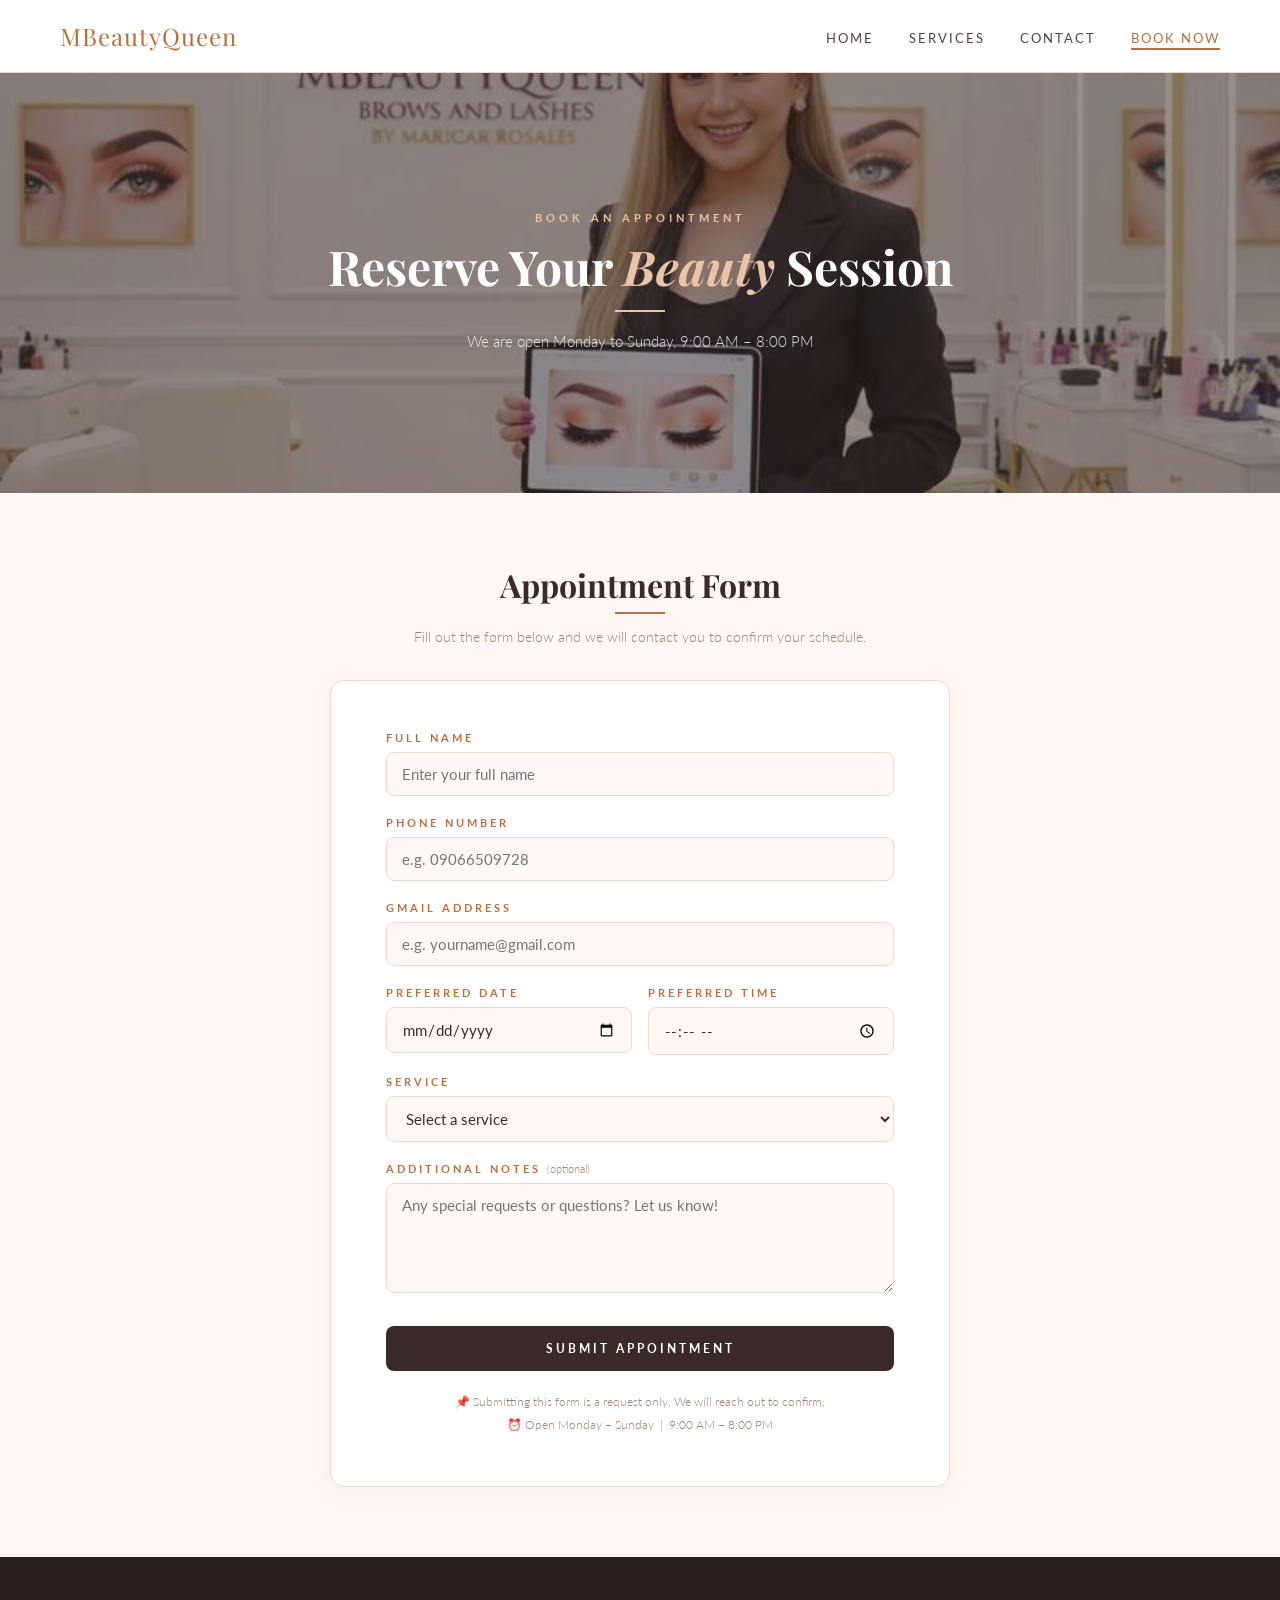
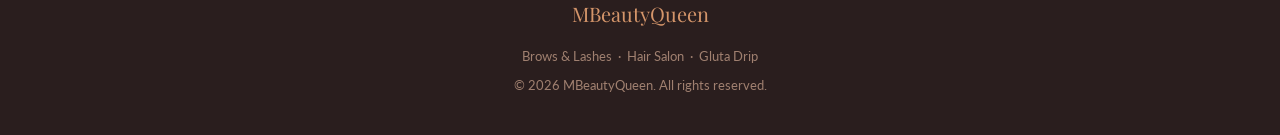
==== booking.html @ a67850bd "Add files via upload" ====
<!DOCTYPE html>
<html lang="en">
<head>
    <meta charset="UTF-8">
    <meta name="viewport" content="width=device-width, initial-scale=1.0">
    <title>Book an Appointment - MBeautyQueen</title>

    <link href="https://fonts.googleapis.com/css2?family=Playfair+Display:ital,wght@0,400;0,700;1,400&family=Lato:wght@300;400;700&display=swap" rel="stylesheet"/>
    <link rel="stylesheet" href="booking.css">
    <style>

    </style>
</head>
<body>


    <!-- navigation -->
    <nav>
        <a href="index.html" class="logo">MBeautyQueen</a>

        <button class="hamburger" onclick="toggleMenu()">
            <span></span>
            <span></span>
            <span></span>
        </button>

        <ul id="nav-menu">
            <li><a href="index.html">Home</a></li>
            <li><a href="sampleservice.html">Services</a></li>
            <li><a href="contact.html">Contact</a></li>
            <li><a href="booking.html" class="active">Book Now</a></li>
        </ul>
    </nav>


    <!-- hero — full width background photo -->
    <div class="hero" id="hero">
        <!-- palitan ng sariling photo -->
        <img src="images/homePhoto.png" alt="MBeautyQueen"
             onerror="document.getElementById('hero').classList.add('no-image'); this.style.display='none';" />
        <div class="hero-overlay"></div>
        <div class="hero-text">
            <span class="eyebrow">Book an Appointment</span>
            <h1>Reserve Your <span>Beauty</span> Session</h1>
            <div class="divider"></div>
            <p>We are open Monday to Sunday, 9:00 AM – 8:00 PM</p>
        </div>
    </div>


    <!-- booking form, nakasentro sa gitna -->
    <div class="booking-section">

        <h2>Appointment Form</h2>
        <div class="divider-center"></div>
        <p class="sub">Fill out the form below and we will contact you to confirm your schedule.</p>

        <div class="form-card">
            <form id="bookingForm">

                <!-- full name -->
                <div class="form-group">
                    <label for="name">Full Name</label>
                    <input type="text" id="name" placeholder="Enter your full name" />
                    <span class="error-msg" id="nameError">❌ Please enter a valid name. Numbers are not allowed.</span>
                </div>

                <!-- phone -->
                <div class="form-group">
                    <label for="phone">Phone Number</label>
                    <input type="tel" id="phone" placeholder="e.g. 09066509728" maxlength="11" />
                    <span class="error-msg" id="phoneError">❌ Please enter a valid 11-digit phone number.</span>
                </div>

                <!-- gmail -->
                <div class="form-group">
                    <label for="email">Gmail Address</label>
                    <input type="text" id="email" placeholder="e.g. yourname@gmail.com" />
                    <span class="error-msg" id="emailError">❌ Please enter a valid Gmail address (e.g. yourname@gmail.com).</span>
                </div>

                <!-- date at time, side by side -->
                <div class="form-row">
                    <div class="form-group">
                        <label for="date">Preferred Date</label>
                        <input type="date" id="date" />
                        <span class="error-msg" id="dateError">❌ Please select today or a future date.</span>
                    </div>
                    <div class="form-group">
                        <label for="time">Preferred Time</label>
                        <input type="time" id="time" />
                        <span class="error-msg" id="timeError">❌ We are open 9:00 AM – 8:00 PM only. Past times are not allowed.</span>
                    </div>
                </div>

                <!-- service -->
                <div class="form-group">
                    <label for="service">Service</label>
                    <select id="service">
                        <option value="" disabled selected>Select a service</option>
                        <option value="Brows">Brows</option>
                        <option value="Lashes">Lashes</option>
                        <option value="Nails">Nails</option>
                        <option value="Hair Salon">Hair Salon</option>
                        <option value="Gluta Drip">Gluta Drip</option>
                    </select>
                    <span class="error-msg" id="serviceError">❌ Please select a service.</span>
                </div>

                <!-- notes, optional -->
                <div class="form-group">
                    <label for="notes">
                        Additional Notes
                        <span style="font-size:11px; color:#a08070; text-transform:none; letter-spacing:0; font-weight:300;"> (optional)</span>
                    </label>
                    <textarea id="notes" placeholder="Any special requests or questions? Let us know!"></textarea>
                </div>

                <button type="button" class="btn-submit" onclick="submitForm()">Submit Appointment</button>

            </form>

            <!-- lalabas kapag tama ang lahat ng fields -->
            <div class="success-msg" id="successMsg">
                <strong>Thank you! 🌸</strong>
                Your appointment request has been received.<br>
                We will contact you at your phone number to confirm your schedule.
            </div>

            <p class="form-note">
                📌 Submitting this form is a request only. We will reach out to confirm.<br>
                ⏰ Open Monday – Sunday &nbsp;|&nbsp; 9:00 AM – 8:00 PM
            </p>
        </div>
    </div>


    <!-- footer -->
    <footer>
        <span class="footer-logo">MBeautyQueen</span>
        <p>Brows &amp; Lashes &nbsp;·&nbsp; Hair Salon &nbsp;·&nbsp; Gluta Drip</p>
        <p>&copy; 2026 MBeautyQueen. All rights reserved.</p>
    </footer>


    <script>

        // hamburger toggle
        function toggleMenu() {
            var menu = document.getElementById('nav-menu');
            menu.classList.toggle('open');
        }

        // set today as minimum date
        var dateInput = document.getElementById('date');
        var today = new Date();
        var yyyy = today.getFullYear();
        var mm = String(today.getMonth() + 1).padStart(2, '0');
        var dd = String(today.getDate()).padStart(2, '0');
        var todayStr = yyyy + '-' + mm + '-' + dd;
        dateInput.setAttribute('min', todayStr);

        // letters only sa name
        document.getElementById('name').addEventListener('keypress', function(e) {
            var char = String.fromCharCode(e.keyCode || e.which);
            if (!/[a-zA-Z\s\-]/.test(char)) {
                e.preventDefault();
            }
        });

        // numbers only sa phone
        document.getElementById('phone').addEventListener('keypress', function(e) {
            var char = String.fromCharCode(e.keyCode || e.which);
            if (!/[0-9]/.test(char)) {
                e.preventDefault();
            }
        });

        // show error
        function showError(fieldId, errorId) {
            document.getElementById(fieldId).classList.add('error');
            document.getElementById(errorId).classList.add('show');
        }

        // clear error
        function clearError(fieldId, errorId) {
            document.getElementById(fieldId).classList.remove('error');
            document.getElementById(errorId).classList.remove('show');
        }

        // validate and submit
        function submitForm() {
            var isValid = true;

            // name: hindi pwede blank o may number
            var name = document.getElementById('name').value.trim();
            if (name === '' || /[0-9]/.test(name)) {
                showError('name', 'nameError');
                isValid = false;
            } else {
                clearError('name', 'nameError');
            }

            // phone: 11 digits exactly
            var phone = document.getElementById('phone').value.trim();
            if (!/^[0-9]{11}$/.test(phone)) {
                showError('phone', 'phoneError');
                isValid = false;
            } else {
                clearError('phone', 'phoneError');
            }

            // email: must be @gmail.com
            var email = document.getElementById('email').value.trim();
            if (!email.includes('@') || !email.endsWith('@gmail.com')) {
                showError('email', 'emailError');
                isValid = false;
            } else {
                clearError('email', 'emailError');
            }

            // date: hindi pwede past
            var selectedDate = document.getElementById('date').value;
            if (selectedDate === '' || selectedDate < todayStr) {
                showError('date', 'dateError');
                isValid = false;
            } else {
                clearError('date', 'dateError');
            }

            // time: 9am-8pm, at kung today hindi pwede past time
            var selectedTime = document.getElementById('time').value;
            var isTimeValid = true;

            if (selectedTime === '') {
                isTimeValid = false;
            } else {
                var hour = parseInt(selectedTime.split(':')[0]);
                var minute = parseInt(selectedTime.split(':')[1]);

                if (hour < 9 || hour >= 20) {
                    isTimeValid = false;
                }

                // kung today, hindi pwede yung nakaraang oras
                if (selectedDate === todayStr) {
                    var now = new Date();
                    var currentHour = now.getHours();
                    var currentMinute = now.getMinutes();
                    if (hour < currentHour || (hour === currentHour && minute <= currentMinute)) {
                        isTimeValid = false;
                    }
                }
            }

            if (!isTimeValid) {
                showError('time', 'timeError');
                isValid = false;
            } else {
                clearError('time', 'timeError');
            }

            // service: must pick one
            var service = document.getElementById('service').value;
            if (service === '') {
                showError('service', 'serviceError');
                isValid = false;
            } else {
                clearError('service', 'serviceError');
            }

            // kung lahat okay, ipakita ang success message
            if (isValid) {
                document.getElementById('bookingForm').style.display = 'none';
                document.getElementById('successMsg').style.display = 'block';
            }
        }

    </script>


</body>
</html>
---- booking.css ----
* {
            margin: 0;
            padding: 0;
            box-sizing: border-box;
        }

        body {
            font-family: 'Lato', sans-serif;
            background-color: #fff8f5;
            color: #3a2a2a;
        }

        /* sticky nav */
        nav {
            background-color: #fff;
            padding: 20px 60px;
            display: flex;
            justify-content: space-between;
            align-items: center;
            border-bottom: 1px solid #f0d9cc;
            position: sticky;
            top: 0;
            z-index: 100;
        }

        .logo {
            font-family: 'Playfair Display', serif;
            font-size: 24px;
            color: #b97040;
            text-decoration: none;
            letter-spacing: 1px;
        }

        nav ul {
            list-style: none;
            display: flex;
            gap: 35px;
        }

        nav ul li a {
            text-decoration: none;
            color: #5a3e3e;
            font-size: 13px;
            letter-spacing: 2px;
            text-transform: uppercase;
            position: relative;
            padding-bottom: 4px;
        }

        nav ul li a::after {
            content: '';
            position: absolute;
            bottom: 0; left: 0;
            width: 0;
            height: 2px;
            background-color: #b97040;
            transition: width 0.3s ease;
        }

        nav ul li a:hover { color: #b97040; }
        nav ul li a:hover::after { width: 100%; }
        nav ul li a.active { color: #b97040; }
        nav ul li a.active::after { width: 100%; }

        /* hamburger para sa phone */
        .hamburger {
            display: none;
            flex-direction: column;
            gap: 5px;
            cursor: pointer;
            background: none;
            border: none;
            padding: 4px;
        }

        .hamburger span {
            display: block;
            width: 24px;
            height: 2px;
            background-color: #b97040;
        }


        /* ===== HERO — full width, photo as background ===== */
        .hero {
            position: relative;
            height: 420px;
            display: flex;
            align-items: center;
            justify-content: center;
            text-align: center;
            overflow: hidden;
        }

        /* yung photo, nakalagay sa likod */
        .hero img {
            position: absolute;
            top: 0; left: 0;
            width: 100%;
            height: 100%;
            object-fit: cover;
            object-position: center;
        }

        /* madilim na overlay para mabasa yung text */
        .hero-overlay {
            position: absolute;
            top: 0; left: 0;
            width: 100%;
            height: 100%;
            background-color: rgba(58, 42, 42, 0.52);
        }

        /* yung text sa gitna ng hero */
        .hero-text {
            position: relative;
            z-index: 2;
            color: #fff;
            padding: 20px;
        }

        .hero-text .eyebrow {
            display: block;
            font-size: 11px;
            letter-spacing: 4px;
            text-transform: uppercase;
            color: #e8c4aa;
            font-weight: 700;
            margin-bottom: 14px;
        }

        .hero-text h1 {
            font-family: 'Playfair Display', serif;
            font-size: 48px;
            color: #fff;
            line-height: 1.2;
            margin-bottom: 14px;
        }

        .hero-text h1 span {
            color: #e8c4aa;
            font-style: italic;
        }

        .hero-text .divider {
            width: 50px;
            height: 2px;
            background-color: #e8c4aa;
            margin: 0 auto 16px auto;
        }

        .hero-text p {
            font-size: 15px;
            color: rgba(255,255,255,0.85);
            font-weight: 300;
            max-width: 480px;
            margin: 0 auto;
            line-height: 1.8;
        }

        /* kapag walang naka-load na larawan, fallback background */
        .hero.no-image {
            background-color: #fce8dc;
        }

        .hero.no-image .hero-overlay {
            background-color: rgba(185, 112, 64, 0.15);
        }

        .hero.no-image .hero-text h1,
        .hero.no-image .hero-text p,
        .hero.no-image .hero-text .eyebrow {
            color: #3a2a2a;
        }

        .hero.no-image .hero-text p {
            color: #6b4c4c;
        }


        /* ===== FORM SECTION — nakasentro sa gitna ===== */
        .booking-section {
            padding: 70px 20px;
            display: flex;
            flex-direction: column;
            align-items: center;
        }

        /* heading sa itaas ng form */
        .booking-section h2 {
            font-family: 'Playfair Display', serif;
            font-size: 32px;
            color: #3a2a2a;
            text-align: center;
            margin-bottom: 6px;
        }

        .booking-section .sub {
            font-size: 14px;
            color: #a08070;
            font-weight: 300;
            text-align: center;
            margin-bottom: 35px;
        }

        .divider-center {
            width: 50px;
            height: 2px;
            background-color: #b97040;
            margin: 0 auto 14px auto;
        }

        /* yung form card, nakasentro at may max width */
        .form-card {
            background-color: #fff;
            border: 1px solid #f0d9cc;
            border-radius: 14px;
            padding: 50px 55px;
            width: 100%;
            max-width: 620px;
            box-shadow: 0 4px 24px rgba(185, 112, 64, 0.07);
        }

        .form-group {
            margin-bottom: 20px;
        }

        .form-group label {
            display: block;
            font-size: 11px;
            letter-spacing: 3px;
            text-transform: uppercase;
            color: #b97040;
            font-weight: 700;
            margin-bottom: 8px;
        }

        /* lahat ng input, select, textarea */
        .form-group input,
        .form-group select,
        .form-group textarea {
            width: 100%;
            padding: 12px 15px;
            font-family: 'Lato', sans-serif;
            font-size: 15px;
            color: #3a2a2a;
            background-color: #fff8f5;
            border: 1px solid #f0d9cc;
            border-radius: 8px;
            outline: none;
            transition: border-color 0.3s;
        }

        .form-group input:focus,
        .form-group select:focus,
        .form-group textarea:focus {
            border-color: #b97040;
            background-color: #fff;
        }

        /* red border kapag may error */
        .form-group input.error,
        .form-group select.error,
        .form-group textarea.error {
            border-color: #c0392b;
        }

        .form-group textarea {
            height: 110px;
            resize: vertical;
        }

        /* error message sa ilalim ng input */
        .error-msg {
            display: none;
            color: #c0392b;
            font-size: 12px;
            margin-top: 5px;
        }

        .error-msg.show {
            display: block;
        }

        /* date at time side by side */
        .form-row {
            display: flex;
            gap: 16px;
        }

        .form-row .form-group {
            flex: 1;
        }

        /* submit button, full width */
        .btn-submit {
            background-color: #3a2a2a;
            color: #fff;
            padding: 15px 40px;
            font-family: 'Lato', sans-serif;
            font-size: 12px;
            letter-spacing: 3px;
            text-transform: uppercase;
            font-weight: 700;
            border: none;
            border-radius: 8px;
            cursor: pointer;
            transition: background-color 0.3s;
            margin-top: 10px;
            width: 100%;
        }

        .btn-submit:hover {
            background-color: #b97040;
        }

        /* success message */
        .success-msg {
            display: none;
            background-color: #f5ece0;
            border: 1px solid #b97040;
            border-radius: 10px;
            padding: 30px 24px;
            color: #6b4c4c;
            font-size: 15px;
            line-height: 1.9;
            text-align: center;
        }

        .success-msg strong {
            display: block;
            font-family: 'Playfair Display', serif;
            font-size: 22px;
            color: #b97040;
            margin-bottom: 8px;
        }

        /* note sa ilalim */
        .form-note {
            margin-top: 20px;
            font-size: 12px;
            color: #a08070;
            font-weight: 300;
            line-height: 1.9;
            text-align: center;
        }


        /* footer */
        footer {
            background-color: #2a1e1e;
            color: #a08070;
            text-align: center;
            padding: 35px 20px;
            font-size: 13px;
            line-height: 2.2;
        }

        footer .footer-logo {
            font-family: 'Playfair Display', serif;
            font-size: 20px;
            color: #d4956a;
            display: block;
            margin-bottom: 6px;
        }


        /* tablet */
        @media (max-width: 1024px) {

            nav { padding: 18px 30px; }
            nav ul { gap: 20px; }

            .hero { height: 350px; }
            .hero-text h1 { font-size: 38px; }

            .booking-section { padding: 50px 20px; }
            .form-card { padding: 35px 30px; }
        }


        /* phone */
        @media (max-width: 600px) {

            nav { padding: 16px 20px; }

            nav ul {
                display: none;
                flex-direction: column;
                gap: 0;
                position: absolute;
                top: 65px;
                left: 0; right: 0;
                background-color: #fff;
                border-bottom: 1px solid #f0d9cc;
                padding: 10px 0;
            }

            nav ul.open { display: flex; }

            nav ul li a {
                display: block;
                padding: 12px 24px;
                font-size: 12px;
            }

            .hamburger { display: flex; }

            .hero { height: 300px; }
            .hero-text h1 { font-size: 28px; }
            .hero-text p { font-size: 13px; }

            .booking-section { padding: 40px 16px; }
            .form-card { padding: 25px 20px; }

            /* date at time, mag-iisa na sa phone */
            .form-row { flex-direction: column; gap: 0; }
        }
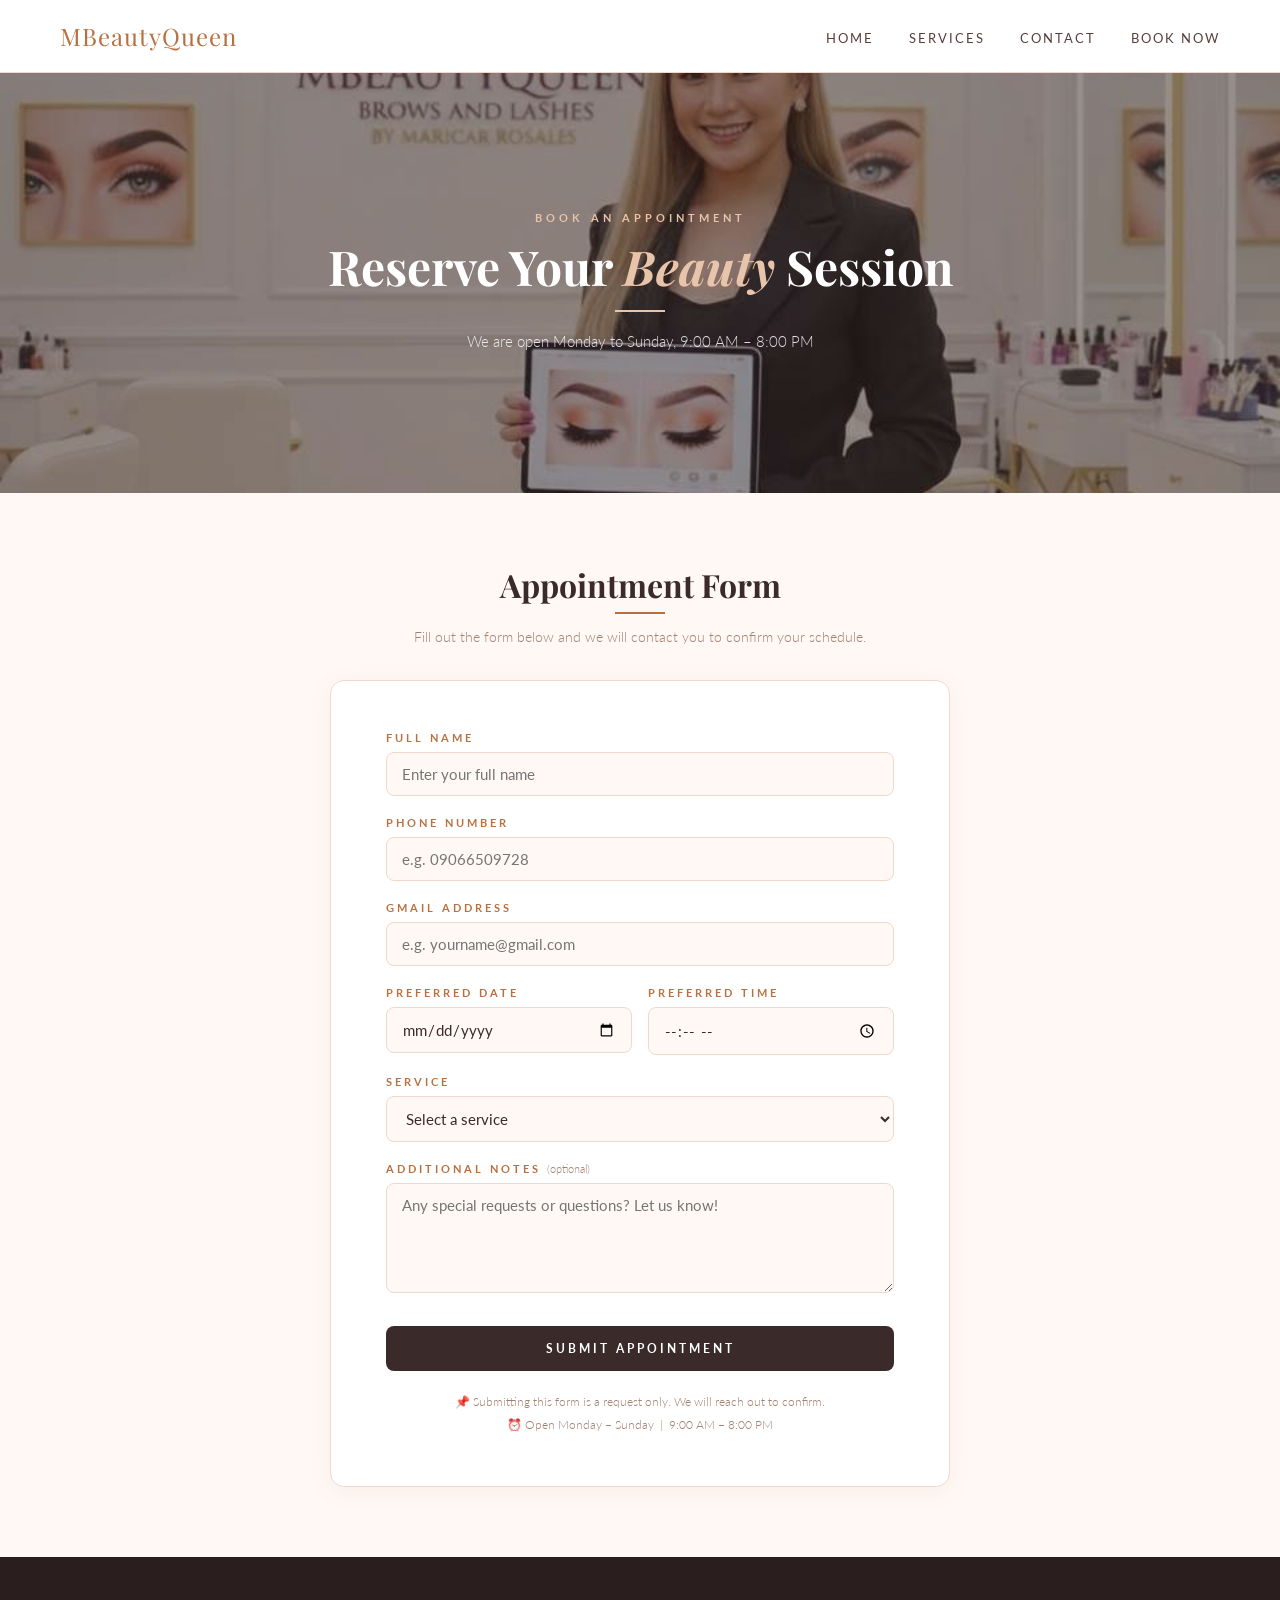
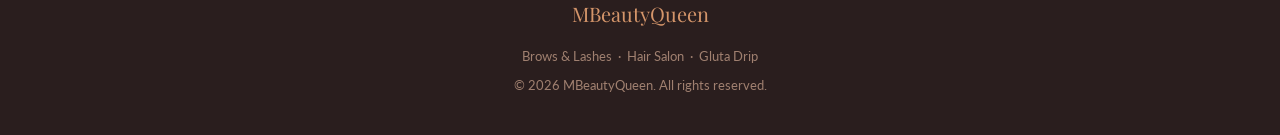
==== commit 88d97304: "Update booking.html" ====
--- a/booking.html
+++ b/booking.html
@@ -19,6 +19,7 @@
         <a href="index.html" class="logo">MBeautyQueen</a>
 
         <button class="hamburger" onclick="toggleMenu()">
+            <span></span>
             <span></span>
             <span></span>
             <span></span>
@@ -280,4 +281,4 @@
 
 
 </body>
-</html>+</html>
--- a/booking.css
+++ b/booking.css
@@ -11,57 +11,55 @@
             color: #3a2a2a;
         }
 
-        /* sticky nav */
-        nav {
-            background-color: #fff;
-            padding: 20px 60px;
-            display: flex;
-            justify-content: space-between;
-            align-items: center;
-            border-bottom: 1px solid #f0d9cc;
-            position: sticky;
-            top: 0;
-            z-index: 100;
-        }
-
-        .logo {
-            font-family: 'Playfair Display', serif;
-            font-size: 24px;
-            color: #b97040;
-            text-decoration: none;
-            letter-spacing: 1px;
-        }
-
-        nav ul {
-            list-style: none;
-            display: flex;
-            gap: 35px;
-        }
-
-        nav ul li a {
-            text-decoration: none;
-            color: #5a3e3e;
-            font-size: 13px;
-            letter-spacing: 2px;
-            text-transform: uppercase;
-            position: relative;
-            padding-bottom: 4px;
-        }
-
-        nav ul li a::after {
-            content: '';
-            position: absolute;
-            bottom: 0; left: 0;
-            width: 0;
-            height: 2px;
-            background-color: #b97040;
-            transition: width 0.3s ease;
-        }
-
-        nav ul li a:hover { color: #b97040; }
-        nav ul li a:hover::after { width: 100%; }
-        nav ul li a.active { color: #b97040; }
-        nav ul li a.active::after { width: 100%; }
+       nav {
+      background-color: #fff;
+      padding: 20px 60px;
+      display: flex;
+      justify-content: space-between;
+      align-items: center;
+      border-bottom: 1px solid #f0d9cc;
+      position: sticky;
+      top: 0;
+      z-index: 100;
+    }
+
+    .logo {
+      font-family: 'Playfair Display', serif;
+      font-size: 24px;
+      color: #b97040;
+      text-decoration: none;
+      letter-spacing: 1px;
+    }
+
+    nav ul {
+      list-style: none;
+      display: flex;
+      gap: 35px;
+    }
+
+    nav ul li a {
+      text-decoration: none;
+      color: #5a3e3e;
+      font-size: 13px;
+      letter-spacing: 2px;
+      text-transform: uppercase;
+      font-weight: 400;
+      position: relative;
+      padding-bottom: 4px;
+    }
+
+    nav ul li a::after {
+      content: '';
+      position: absolute;
+      bottom: 0; left: 0;
+      width: 0;
+      height: 2px;
+      background-color: #b97040;
+      transition: width 0.3s ease;
+    }
+
+    nav ul li a:hover { color: #b97040; }
+    nav ul li a:hover::after { width: 100%; }
 
         /* hamburger para sa phone */
         .hamburger {
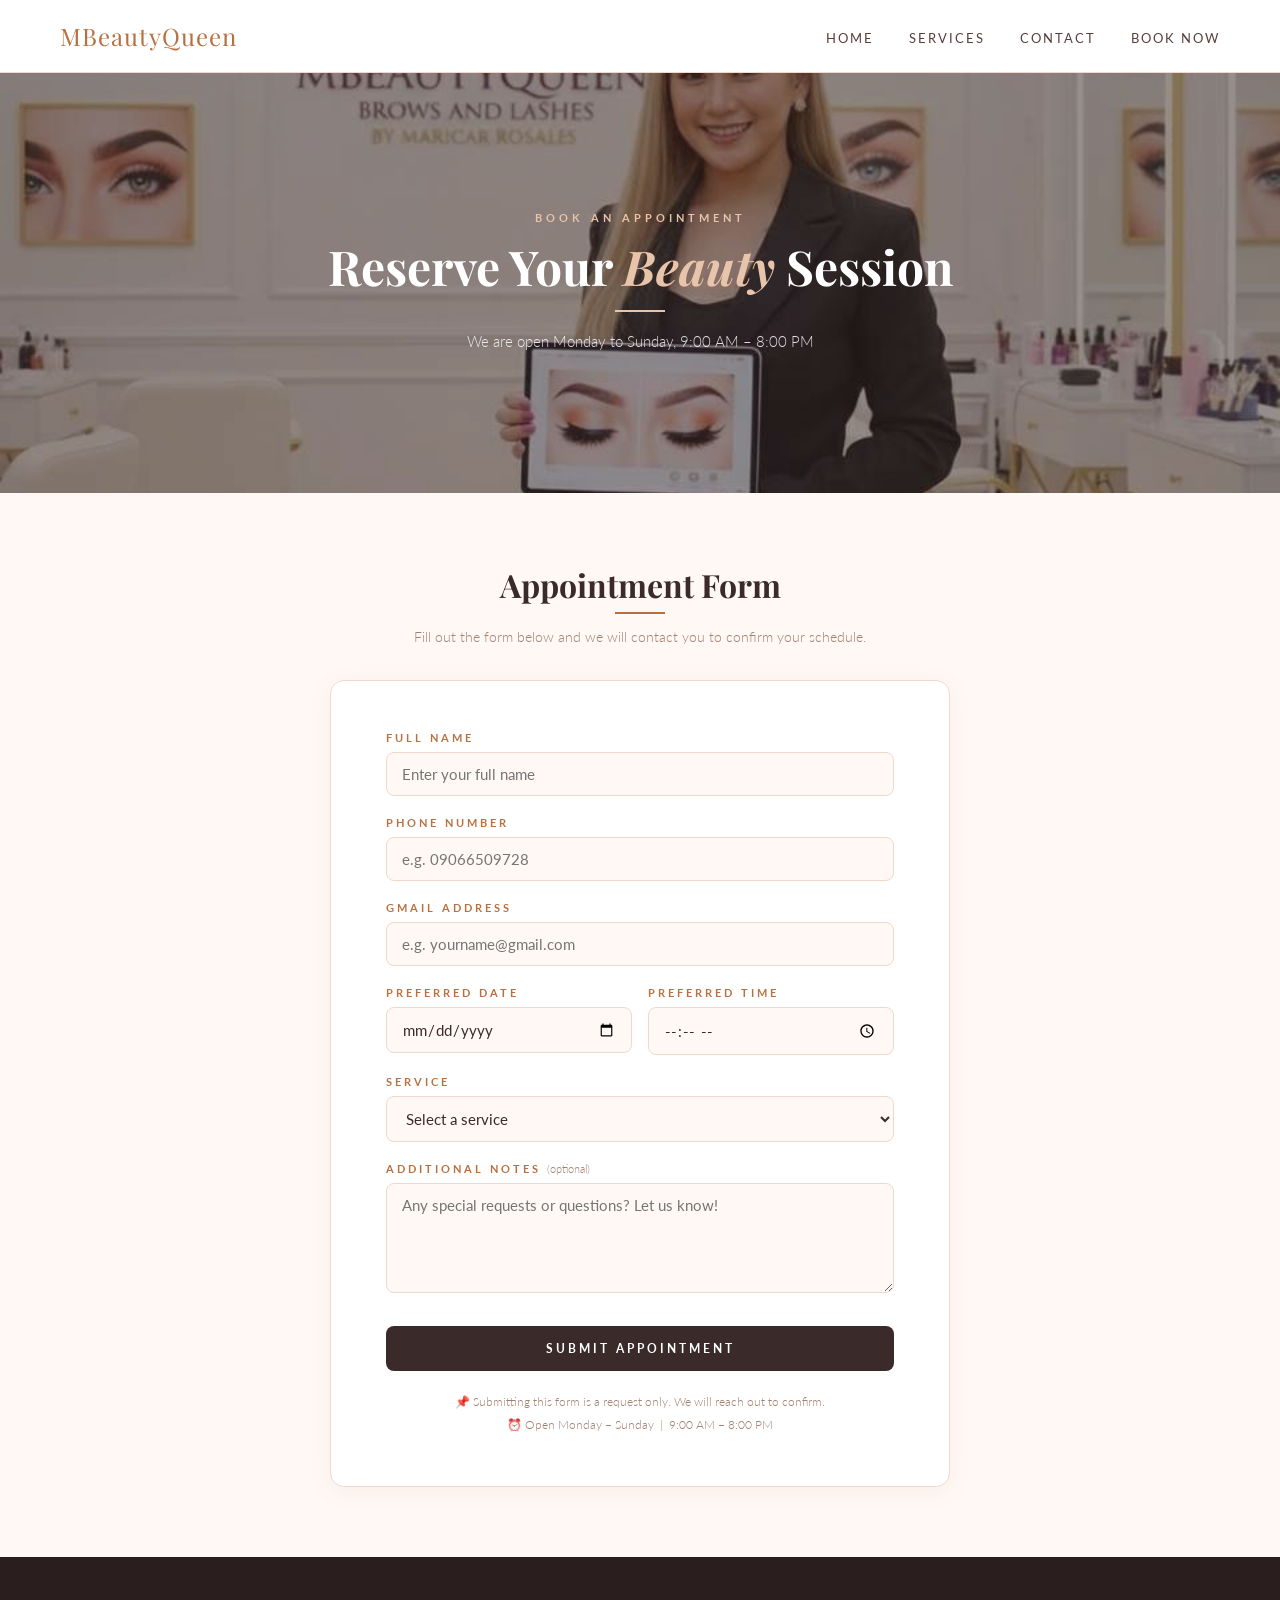
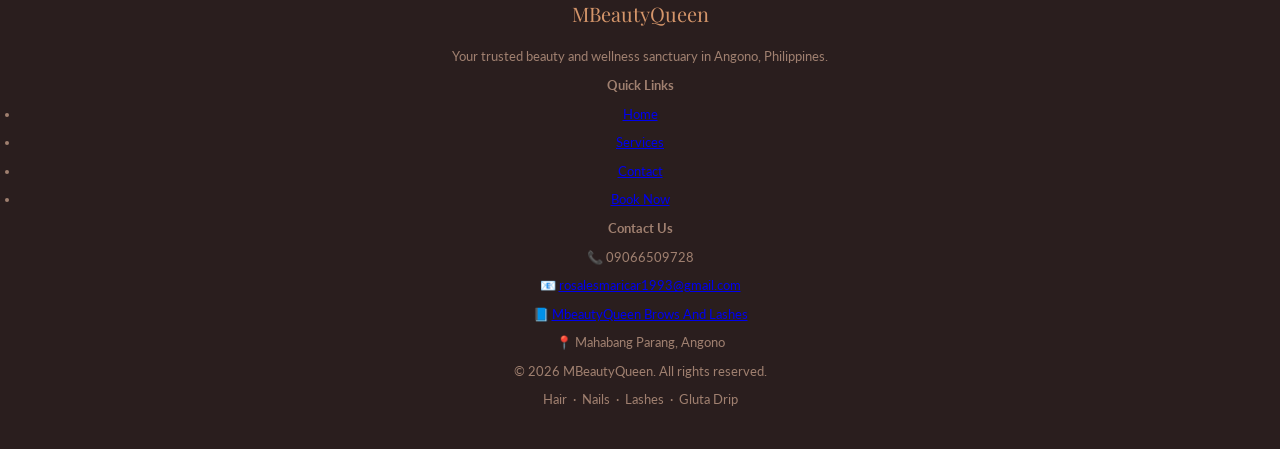
==== commit 5d77468b: "Update booking.html Footer pasted" ====
--- a/booking.html
+++ b/booking.html
@@ -62,7 +62,7 @@
                 <!-- full name -->
                 <div class="form-group">
                     <label for="name">Full Name</label>
-                    <input type="text" id="name" placeholder="Enter your full name" />
+                    <input type="text" id="name" placeholder="Enter your full name" maxlength="30" />
                     <span class="error-msg" id="nameError">❌ Please enter a valid name. Numbers are not allowed.</span>
                 </div>
 
@@ -137,10 +137,33 @@
 
 
     <!-- footer -->
-    <footer>
-        <span class="footer-logo">MBeautyQueen</span>
-        <p>Brows &amp; Lashes &nbsp;·&nbsp; Hair Salon &nbsp;·&nbsp; Gluta Drip</p>
-        <p>&copy; 2026 MBeautyQueen. All rights reserved.</p>
+   <footer>
+        <div class="footer-top">
+            <div class="footer-brand">
+                <span class="footer-logo">MBeautyQueen</span>
+                <p>Your trusted beauty and wellness sanctuary in Angono, Philippines.</p>
+            </div>
+            <div class="footer-links">
+                <h4>Quick Links</h4>
+                <ul>
+                    <li><a href="index.html">Home</a></li>
+                    <li><a href="sampleservice.html">Services</a></li>
+                    <li><a href="contact.html">Contact</a></li>
+                    <li><a href="booking.html">Book Now</a></li>
+                </ul>
+            </div>
+            <div class="footer-contact">
+                <h4>Contact Us</h4>
+                <p>📞 09066509728</p>
+                <p>📧 <a href="mailto:rosalesmaricar1993@gmail.com">rosalesmaricar1993@gmail.com</a></p>
+                <p>📘 <a href="https://www.facebook.com/share/1JXwh4yunp/" target="_blank">MbeautyQueen Brows And Lashes</a></p>
+                <p>📍 Mahabang Parang, Angono</p>
+            </div>
+        </div>
+        <div class="footer-bottom">
+            <p>&copy; 2026 MBeautyQueen. All rights reserved.</p>
+            <p class="footer-services">Hair &nbsp;·&nbsp; Nails &nbsp;·&nbsp; Lashes &nbsp;·&nbsp; Gluta Drip</p>
+        </div>
     </footer>
 
 
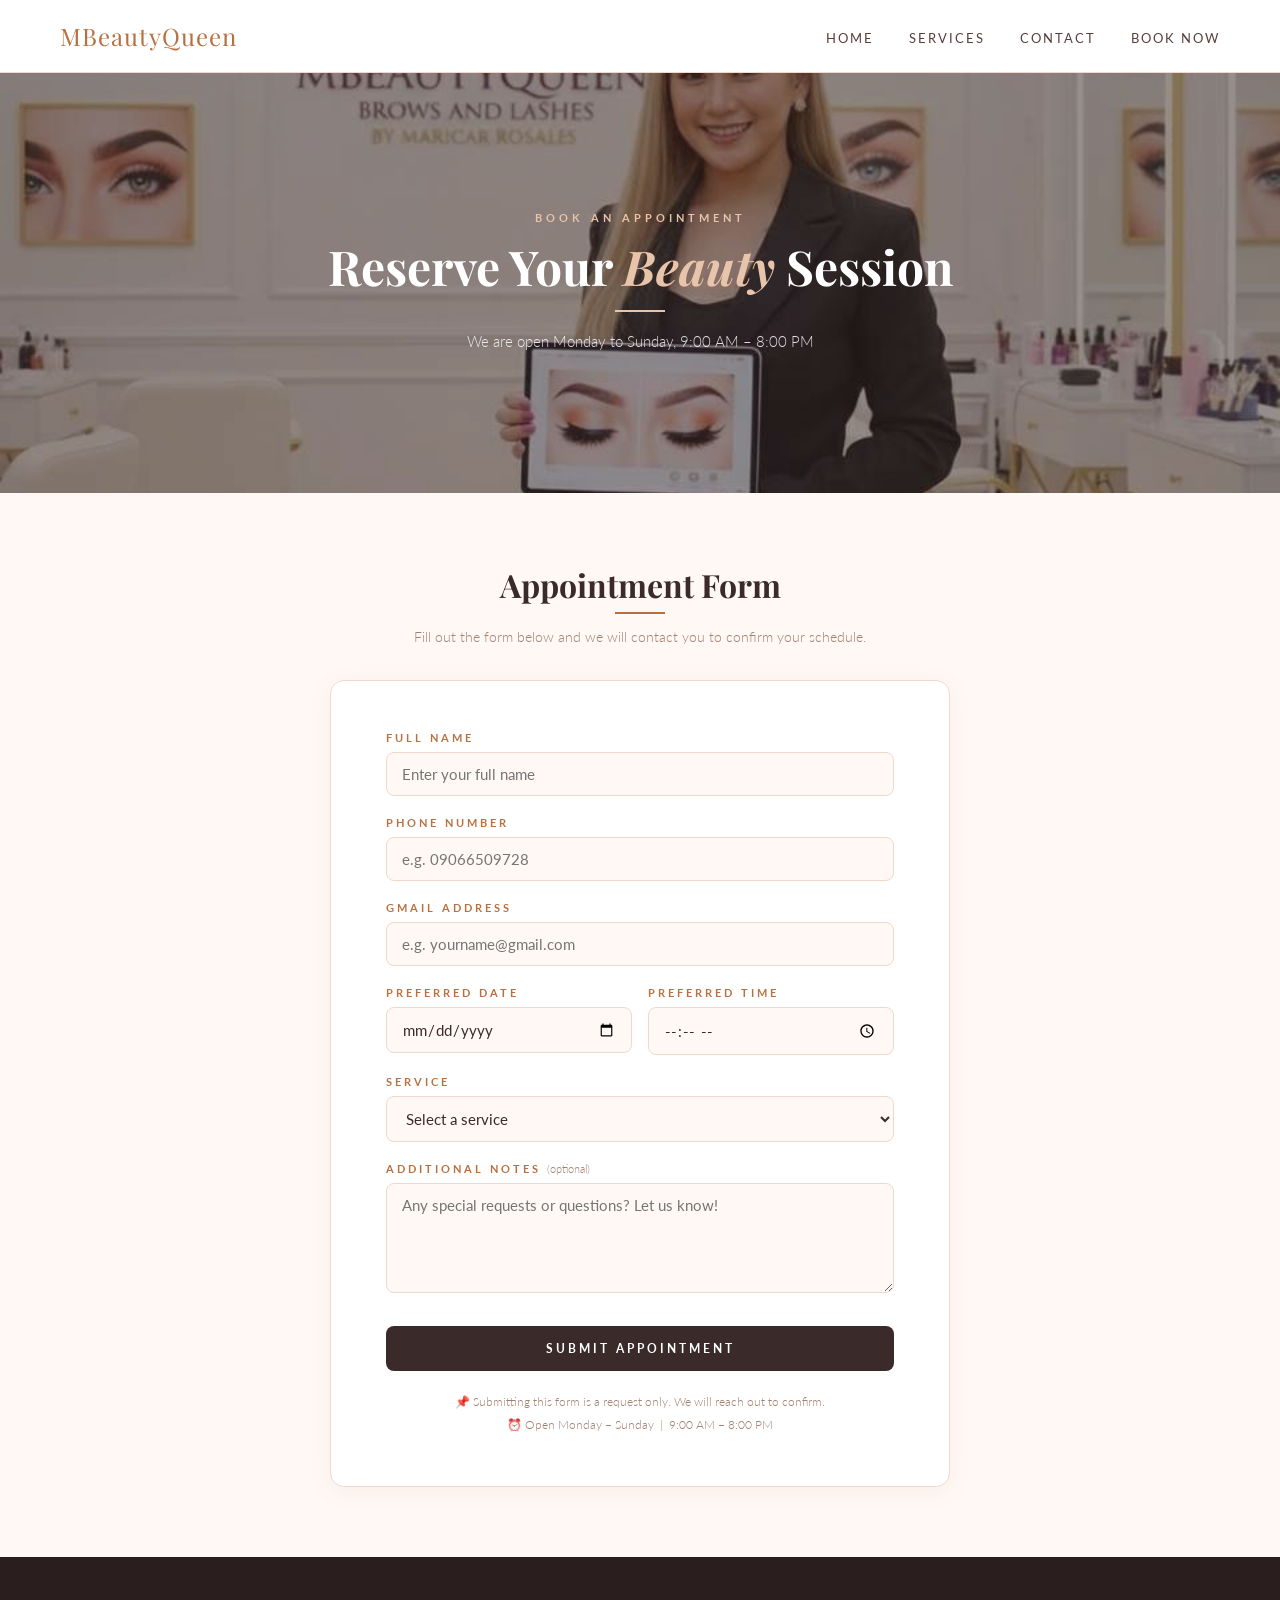
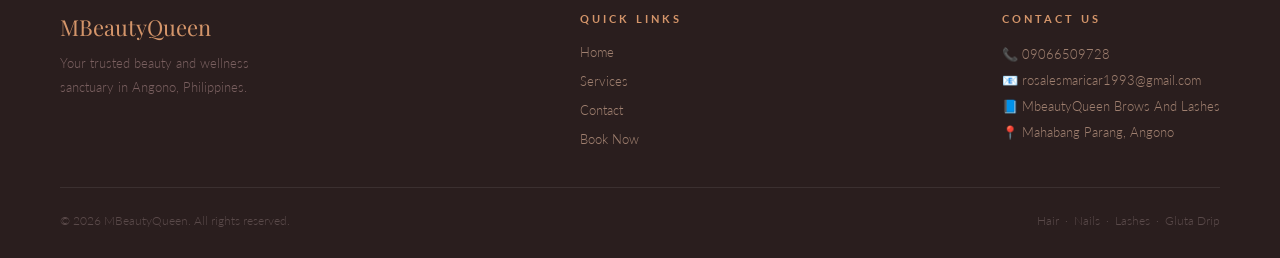
==== commit 26cf1623: "Fix HTML encoding issues in booking.html" ====
--- a/booking.html
+++ b/booking.html
@@ -136,34 +136,33 @@
     </div>
 
 
-    <!-- footer -->
-   <footer>
-        <div class="footer-top">
-            <div class="footer-brand">
-                <span class="footer-logo">MBeautyQueen</span>
-                <p>Your trusted beauty and wellness sanctuary in Angono, Philippines.</p>
-            </div>
-            <div class="footer-links">
-                <h4>Quick Links</h4>
-                <ul>
-                    <li><a href="index.html">Home</a></li>
-                    <li><a href="sampleservice.html">Services</a></li>
-                    <li><a href="contact.html">Contact</a></li>
-                    <li><a href="booking.html">Book Now</a></li>
-                </ul>
-            </div>
-            <div class="footer-contact">
-                <h4>Contact Us</h4>
-                <p>📞 09066509728</p>
-                <p>📧 <a href="mailto:rosalesmaricar1993@gmail.com">rosalesmaricar1993@gmail.com</a></p>
-                <p>📘 <a href="https://www.facebook.com/share/1JXwh4yunp/" target="_blank">MbeautyQueen Brows And Lashes</a></p>
-                <p>📍 Mahabang Parang, Angono</p>
-            </div>
-        </div>
-        <div class="footer-bottom">
-            <p>&copy; 2026 MBeautyQueen. All rights reserved.</p>
-            <p class="footer-services">Hair &nbsp;·&nbsp; Nails &nbsp;·&nbsp; Lashes &nbsp;·&nbsp; Gluta Drip</p>
-        </div>
+    <footer>
+    <div class="footer-top">
+        <div class="footer-brand">
+            <span class="footer-logo">MBeautyQueen</span>
+            <p>Your trusted beauty and wellness sanctuary in Angono, Philippines.</p>
+        </div>
+        <div class="footer-links">
+            <h4>Quick Links</h4>
+            <ul>
+                <li><a href="index.html">Home</a></li>
+                <li><a href="sampleservice.html">Services</a></li>
+                <li><a href="contact.html">Contact</a></li>
+                <li><a href="booking.html">Book Now</a></li>
+            </ul>
+        </div>
+        <div class="footer-contact">
+            <h4>Contact Us</h4>
+            <p>📞 09066509728</p>
+            <p>📧 <a href="mailto:rosalesmaricar1993@gmail.com">rosalesmaricar1993@gmail.com</a></p>
+            <p>📘 <a href="https://www.facebook.com/share/1JXwh4yunp/" target="_blank">MbeautyQueen Brows And Lashes</a></p>
+            <p>📍 Mahabang Parang, Angono</p>
+        </div>
+    </div>
+    <div class="footer-bottom">
+        <p>&copy; 2026 MBeautyQueen. All rights reserved.</p>
+        <p class="footer-services">Hair &nbsp;·&nbsp; Nails &nbsp;·&nbsp; Lashes &nbsp;·&nbsp; Gluta Drip</p>
+    </div>
     </footer>
 
 
--- a/booking.css
+++ b/booking.css
@@ -1,5 +1,4 @@
-
-        * {
+* {
             margin: 0;
             padding: 0;
             box-sizing: border-box;
@@ -11,55 +10,55 @@
             color: #3a2a2a;
         }
 
-       nav {
-      background-color: #fff;
-      padding: 20px 60px;
-      display: flex;
-      justify-content: space-between;
-      align-items: center;
-      border-bottom: 1px solid #f0d9cc;
-      position: sticky;
-      top: 0;
-      z-index: 100;
-    }
-
-    .logo {
-      font-family: 'Playfair Display', serif;
-      font-size: 24px;
-      color: #b97040;
-      text-decoration: none;
-      letter-spacing: 1px;
-    }
-
-    nav ul {
-      list-style: none;
-      display: flex;
-      gap: 35px;
-    }
-
-    nav ul li a {
-      text-decoration: none;
-      color: #5a3e3e;
-      font-size: 13px;
-      letter-spacing: 2px;
-      text-transform: uppercase;
-      font-weight: 400;
-      position: relative;
-      padding-bottom: 4px;
-    }
-
-    nav ul li a::after {
-      content: '';
-      position: absolute;
-      bottom: 0; left: 0;
-      width: 0;
-      height: 2px;
-      background-color: #b97040;
-      transition: width 0.3s ease;
-    }
-
-    nav ul li a:hover { color: #b97040; }
-    nav ul li a:hover::after { width: 100%; }
+        nav {
+            background-color: #fff;
+            padding: 20px 60px;
+            display: flex;
+            justify-content: space-between;
+            align-items: center;
+            border-bottom: 1px solid #f0d9cc;
+            position: sticky;
+            top: 0;
+            z-index: 100;
+        }
+
+        .logo {
+            font-family: 'Playfair Display', serif;
+            font-size: 24px;
+            color: #b97040;
+            text-decoration: none;
+            letter-spacing: 1px;
+        }
+
+        nav ul {
+            list-style: none;
+            display: flex;
+            gap: 35px;
+        }
+
+        nav ul li a {
+            text-decoration: none;
+            color: #5a3e3e;
+            font-size: 13px;
+            letter-spacing: 2px;
+            text-transform: uppercase;
+            font-weight: 400;
+            position: relative;
+            padding-bottom: 4px;
+        }
+
+        nav ul li a::after {
+            content: '';
+            position: absolute;
+            bottom: 0; left: 0;
+            width: 0;
+            height: 2px;
+            background-color: #b97040;
+            transition: width 0.3s ease;
+        }
+
+        nav ul li a:hover { color: #b97040; }
+        nav ul li a:hover::after { width: 100%; }
 
         /* hamburger para sa phone */
         .hamburger {
@@ -80,7 +79,7 @@
         }
 
 
-        /* ===== HERO — full width, photo as background ===== */
+        /* hero — full width photo as background */
         .hero {
             position: relative;
             height: 420px;
@@ -91,7 +90,6 @@
             overflow: hidden;
         }
 
-        /* yung photo, nakalagay sa likod */
         .hero img {
             position: absolute;
             top: 0; left: 0;
@@ -101,7 +99,6 @@
             object-position: center;
         }
 
-        /* madilim na overlay para mabasa yung text */
         .hero-overlay {
             position: absolute;
             top: 0; left: 0;
@@ -110,7 +107,6 @@
             background-color: rgba(58, 42, 42, 0.52);
         }
 
-        /* yung text sa gitna ng hero */
         .hero-text {
             position: relative;
             z-index: 2;
@@ -157,7 +153,6 @@
             line-height: 1.8;
         }
 
-        /* kapag walang naka-load na larawan, fallback background */
         .hero.no-image {
             background-color: #fce8dc;
         }
@@ -177,7 +172,7 @@
         }
 
 
-        /* ===== FORM SECTION — nakasentro sa gitna ===== */
+        /* form section */
         .booking-section {
             padding: 70px 20px;
             display: flex;
@@ -185,7 +180,6 @@
             align-items: center;
         }
 
-        /* heading sa itaas ng form */
         .booking-section h2 {
             font-family: 'Playfair Display', serif;
             font-size: 32px;
@@ -209,7 +203,6 @@
             margin: 0 auto 14px auto;
         }
 
-        /* yung form card, nakasentro at may max width */
         .form-card {
             background-color: #fff;
             border: 1px solid #f0d9cc;
@@ -234,7 +227,6 @@
             margin-bottom: 8px;
         }
 
-        /* lahat ng input, select, textarea */
         .form-group input,
         .form-group select,
         .form-group textarea {
@@ -257,7 +249,6 @@
             background-color: #fff;
         }
 
-        /* red border kapag may error */
         .form-group input.error,
         .form-group select.error,
         .form-group textarea.error {
@@ -269,7 +260,6 @@
             resize: vertical;
         }
 
-        /* error message sa ilalim ng input */
         .error-msg {
             display: none;
             color: #c0392b;
@@ -281,7 +271,6 @@
             display: block;
         }
 
-        /* date at time side by side */
         .form-row {
             display: flex;
             gap: 16px;
@@ -291,7 +280,6 @@
             flex: 1;
         }
 
-        /* submit button, full width */
         .btn-submit {
             background-color: #3a2a2a;
             color: #fff;
@@ -313,7 +301,6 @@
             background-color: #b97040;
         }
 
-        /* success message */
         .success-msg {
             display: none;
             background-color: #f5ece0;
@@ -334,7 +321,6 @@
             margin-bottom: 8px;
         }
 
-        /* note sa ilalim */
         .form-note {
             margin-top: 20px;
             font-size: 12px;
@@ -349,19 +335,86 @@
         footer {
             background-color: #2a1e1e;
             color: #a08070;
-            text-align: center;
-            padding: 35px 20px;
+            padding: 55px 60px 30px 60px;
+        }
+
+        .footer-top {
+            display: flex;
+            justify-content: space-between;
+            gap: 40px;
+            padding-bottom: 40px;
+            border-bottom: 1px solid rgba(255,255,255,0.08);
+        }
+
+        .footer-brand .footer-logo {
+            font-family: 'Playfair Display', serif;
+            font-size: 22px;
+            color: #d4956a;
+            display: block;
+            margin-bottom: 10px;
+        }
+
+        .footer-brand p {
             font-size: 13px;
-            line-height: 2.2;
-        }
-
-        footer .footer-logo {
-            font-family: 'Playfair Display', serif;
-            font-size: 20px;
+            color: #7a6060;
+            font-weight: 300;
+            line-height: 1.8;
+            max-width: 200px;
+        }
+
+        .footer-links h4,
+        .footer-contact h4 {
+            font-size: 11px;
+            letter-spacing: 3px;
+            text-transform: uppercase;
             color: #d4956a;
-            display: block;
-            margin-bottom: 6px;
-        }
+            font-weight: 700;
+            margin-bottom: 16px;
+        }
+
+        .footer-links ul {
+            list-style: none;
+            display: flex;
+            flex-direction: column;
+            gap: 10px;
+        }
+
+        .footer-links ul li a {
+            text-decoration: none;
+            color: #a08070;
+            font-size: 13px;
+            font-weight: 300;
+            transition: color 0.2s;
+        }
+
+        .footer-links ul li a:hover { color: #d4956a; }
+
+        .footer-contact p {
+            font-size: 13px;
+            color: #a08070;
+            font-weight: 300;
+            line-height: 2;
+        }
+
+        .footer-contact a {
+            color: #a08070;
+            text-decoration: none;
+            transition: color 0.2s;
+        }
+
+        .footer-contact a:hover { color: #d4956a; }
+
+        .footer-bottom {
+            padding-top: 25px;
+            display: flex;
+            justify-content: space-between;
+            align-items: center;
+            font-size: 12px;
+            color: #5a4a4a;
+        }
+
+        .footer-bottom p { font-weight: 300; }
+        .footer-services { font-size: 12px; color: #5a4a4a; font-weight: 300; }
 
 
         /* tablet */
@@ -375,6 +428,8 @@
 
             .booking-section { padding: 50px 20px; }
             .form-card { padding: 35px 30px; }
+
+            footer { padding: 50px 30px 25px 30px; }
         }
 
 
@@ -412,6 +467,20 @@
             .booking-section { padding: 40px 16px; }
             .form-card { padding: 25px 20px; }
 
-            /* date at time, mag-iisa na sa phone */
             .form-row { flex-direction: column; gap: 0; }
-        }
+
+            footer { padding: 40px 20px 20px 20px; }
+
+            .footer-top {
+                flex-direction: column;
+                gap: 30px;
+            }
+
+            .footer-brand p { max-width: 100%; }
+
+            .footer-bottom {
+                flex-direction: column;
+                gap: 6px;
+                text-align: center;
+            }
+        }
